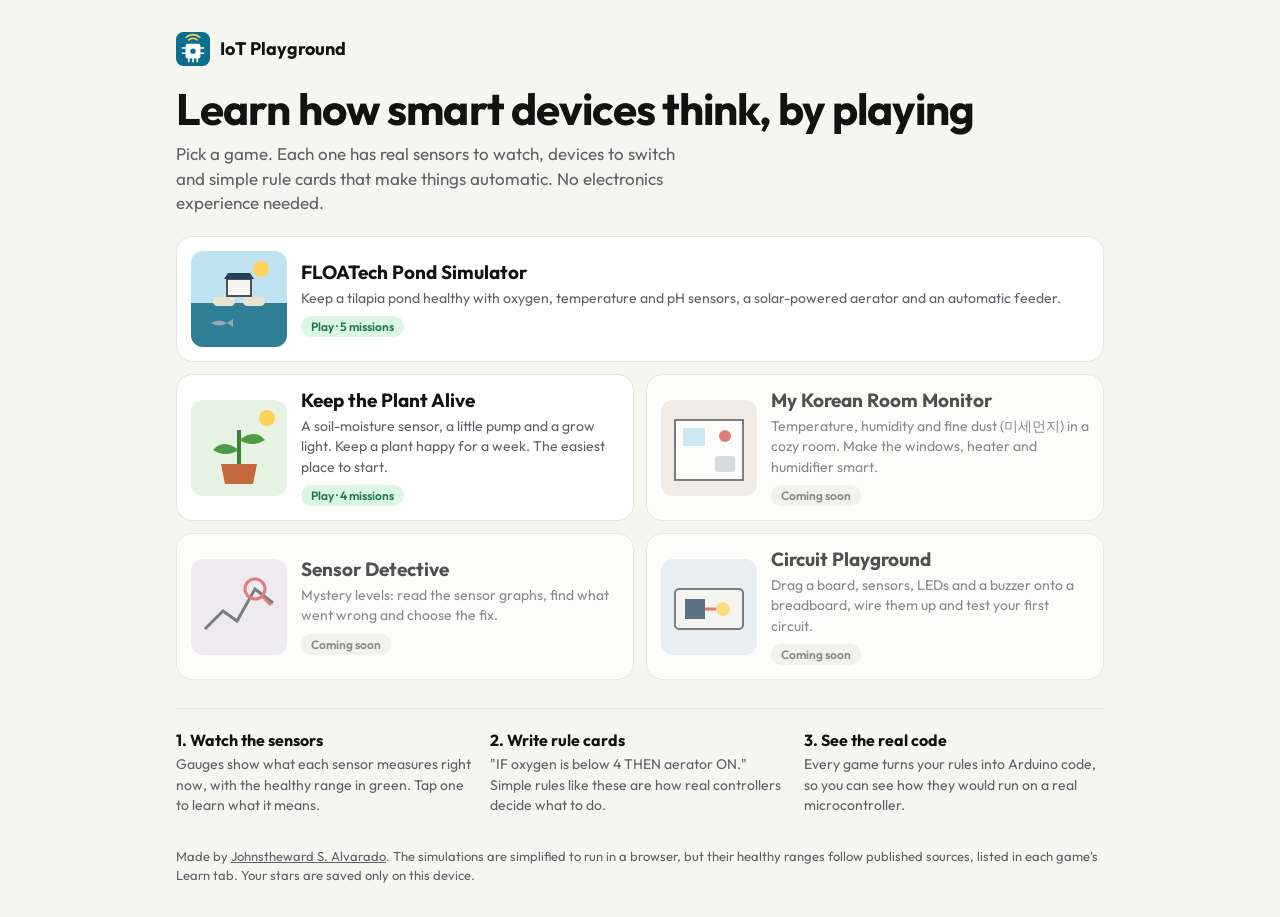
==== index.html @ 1d9c71ad "Add the hub, the shared game screen, styles, README and the test workflow Co-Authored-By: Claude Opu" ====
<!DOCTYPE html>
<html lang="en">
<head>
  <meta charset="UTF-8">
  <meta name="viewport" content="width=device-width, initial-scale=1, viewport-fit=cover">
  <title>IoT Playground · Learn sensors and automation by playing</title>
  <meta name="description" content="Browser games that teach how sensors, microcontrollers and automation work, no electronics experience needed.">
  <meta name="theme-color" content="#f5f5f2">
  <link rel="icon" href="icon.svg" type="image/svg+xml">
  <link rel="preconnect" href="https://fonts.googleapis.com">
  <link rel="preconnect" href="https://fonts.gstatic.com" crossorigin>
  <link href="https://fonts.googleapis.com/css2?family=Outfit:wght@400;500;600;700&display=swap" rel="stylesheet">
  <link rel="stylesheet" href="style.css">
</head>
<body>
  <main class="wrap">
    <!-- ============ HEADER ============ -->
    <header class="hub-head">
      <div class="hub-mark"><img src="icon.svg" alt="" width="34" height="34"> IoT Playground</div>
      <h1>Learn how smart devices think, by playing</h1>
      <p>Pick a game. Each one has real sensors to watch, devices to switch and simple rule cards that make things
        automatic. No electronics experience needed.</p>
    </header>

    <!-- ============ GAMES ============ -->
    <section class="games" aria-label="Games">
      <a class="game" href="pond.html">
        <svg viewBox="0 0 96 96" aria-hidden="true"><rect width="96" height="96" fill="#bfe3f0"/><rect y="52" width="96" height="44" fill="#2e7f95"/><rect x="22" y="46" width="22" height="9" rx="4.5" fill="#e9e2cf"/><rect x="52" y="46" width="22" height="9" rx="4.5" fill="#e9e2cf"/><rect x="36" y="28" width="24" height="17" fill="#f4f4f0" stroke="#4b5156" stroke-width="2"/><path d="M33 28 L37 22 H59 L63 28 Z" fill="#23415a"/><path d="M20 72 q8 -5 16 0 q-8 5 -16 0 z M36 72 l6 -4 v8 z" fill="#9aa7ab"/><circle cx="70" cy="18" r="8" fill="#ffd25a"/></svg>
        <div><h2>FLOATech Pond Simulator</h2><p>Keep a tilapia pond healthy with oxygen, temperature and pH sensors, a solar-powered aerator and an automatic feeder.</p><span class="tag">Play · 5 missions</span></div>
      </a>
      <a class="game" href="plant.html">
        <svg viewBox="0 0 96 96" aria-hidden="true"><rect width="96" height="96" fill="#e6f3e2"/><path d="M48 66 V30" stroke="#3f7f3a" stroke-width="4"/><path d="M48 50 q-16 -12 -26 0 q12 8 26 0 z M48 40 q16 -12 26 0 q-12 8 -26 0 z" fill="#4f9a46"/><path d="M30 64 H66 L62 84 H34 Z" fill="#c4693d"/><circle cx="76" cy="18" r="8" fill="#ffd25a"/></svg>
        <div><h2>Keep the Plant Alive</h2><p>A soil-moisture sensor, a little pump and a grow light. Keep a plant happy for a week. The easiest place to start.</p><span class="tag">Play · 4 missions</span></div>
      </a>
      <div class="game is-soon">
        <svg viewBox="0 0 96 96" aria-hidden="true"><rect width="96" height="96" fill="#efe9e1"/><rect x="14" y="20" width="68" height="60" fill="#ffffff" stroke="#4b5156" stroke-width="2"/><rect x="22" y="28" width="22" height="18" fill="#bfe3f0"/><rect x="54" y="56" width="20" height="16" rx="3" fill="#c9d2d6"/><circle cx="64" cy="36" r="6" fill="#d64f4f"/></svg>
        <div><h2>My Korean Room Monitor</h2><p>Temperature, humidity and fine dust (미세먼지) in a cozy room. Make the windows, heater and humidifier smart.</p><span class="tag">Coming soon</span></div>
      </div>
      <div class="game is-soon">
        <svg viewBox="0 0 96 96" aria-hidden="true"><rect width="96" height="96" fill="#ece8f0"/><path d="M14 70 L32 52 L46 62 L64 30 L82 44" fill="none" stroke="#4b5156" stroke-width="3"/><circle cx="64" cy="30" r="10" fill="none" stroke="#d64f4f" stroke-width="3"/><path d="M71 37 L80 46" stroke="#d64f4f" stroke-width="3"/></svg>
        <div><h2>Sensor Detective</h2><p>Mystery levels: read the sensor graphs, find what went wrong and choose the fix.</p><span class="tag">Coming soon</span></div>
      </div>
      <div class="game is-soon">
        <svg viewBox="0 0 96 96" aria-hidden="true"><rect width="96" height="96" fill="#e4ecf2"/><rect x="14" y="30" width="68" height="40" rx="4" fill="#f4f4f0" stroke="#4b5156" stroke-width="2"/><rect x="24" y="40" width="20" height="20" fill="#23415a"/><circle cx="62" cy="50" r="7" fill="#ffd25a"/><path d="M44 50 H55" stroke="#d64f4f" stroke-width="3"/></svg>
        <div><h2>Circuit Playground</h2><p>Drag a board, sensors, LEDs and a buzzer onto a breadboard, wire them up and test your first circuit.</p><span class="tag">Coming soon</span></div>
      </div>
    </section>

    <!-- ============ HOW IT WORKS ============ -->
    <section class="how" aria-label="How the games work">
      <div><h3>1. Watch the sensors</h3><p>Gauges show what each sensor measures right now, with the healthy range in green. Tap one to learn what it means.</p></div>
      <div><h3>2. Write rule cards</h3><p>"IF oxygen is below 4 THEN aerator ON." Simple rules like these are how real controllers decide what to do.</p></div>
      <div><h3>3. See the real code</h3><p>Every game turns your rules into Arduino code, so you can see how they would run on a real microcontroller.</p></div>
    </section>

    <p class="foot">Made by <a href="https://jsalvarado.github.io">Johnstheward S. Alvarado</a>. The simulations are simplified to run in a browser, but their healthy ranges follow published sources, listed in each game's Learn tab. Your stars are saved only on this device.</p>
  </main>
</body>
</html>
---- style.css ----
/* ============ TOKENS: neutral screens, one accent per game (set on <body data-game>) ============ */
:root {
  --ground: #f5f5f2;
  --surface: #ffffff;
  --raised: #f0f0ec;
  --border: #e4e4df;
  --rule: #eeeee9;
  --control: #d0d0ca;
  --text: #121212;
  --muted: #5d6066;
  --primary: #121212;
  --accent: #0a6e8c;         /* replaced per game */
  --accent-soft: #e3f1f5;
  --good: #23784b; --good-bg: #dcf6e6;
  --warn: #8a4b08; --warn-bg: #fff3d6;
  --bad: #b8262b;  --bad-bg: #ffe8e6;
  --radius: 16px;
  --font: "Outfit", -apple-system, "Segoe UI", Roboto, system-ui, sans-serif;
  --pad: 16px;
}
body[data-game="pond"] { --accent: #0a6e8c; --accent-soft: #e3f1f5; }
body[data-game="plant"] { --accent: #2e7a34; --accent-soft: #e6f3e2; }

/* ============ BASE ============ */
* { box-sizing: border-box; }
html { -webkit-text-size-adjust: 100%; }
body { margin: 0; background: var(--ground); color: var(--text); font-family: var(--font); font-size: 16px; line-height: 1.45; }
button, input, select { font: inherit; color: inherit; }
button { cursor: pointer; }
p, h1, h2, h3 { margin: 0; }
a { color: inherit; }
:focus-visible { outline: 2px solid var(--accent); outline-offset: 2px; }
.wrap { max-width: 960px; margin: 0 auto; padding: 0 var(--pad); }
.muted { color: var(--muted); }
.btn {
  display: inline-flex; align-items: center; justify-content: center; gap: 6px; min-height: 44px; padding: 0 16px;
  border: 1px solid var(--control); border-radius: 999px; background: var(--surface); font-size: 15px; font-weight: 600; text-decoration: none;
}
.btn--primary { background: var(--primary); border-color: var(--primary); color: #fff; }
.btn--accent { background: var(--accent); border-color: var(--accent); color: #fff; }
.btn:active { transform: translateY(1px); }

/* ============ HUB ============ */
.hub-head { padding: 32px 0 20px; }
.hub-mark { display: flex; align-items: center; gap: 10px; font-weight: 700; font-size: 18px; margin-bottom: 20px; }
.hub-mark svg { width: 34px; height: 34px; }
.hub-head h1 { font-size: clamp(30px, 6vw, 44px); line-height: 1.05; letter-spacing: -0.02em; font-weight: 700; }
.hub-head p { margin-top: 10px; max-width: 46ch; color: var(--muted); font-size: 17px; }
.games { display: grid; gap: 12px; grid-template-columns: 1fr; padding-bottom: 28px; }
@media (min-width: 700px) { .games { grid-template-columns: 1fr 1fr; } .games .game:first-child { grid-column: 1 / -1; } }
.game {
  display: grid; grid-template-columns: 96px 1fr; gap: 14px; align-items: center; padding: 14px;
  background: var(--surface); border: 1px solid var(--border); border-radius: var(--radius); text-decoration: none; color: inherit;
}
.game svg { width: 96px; height: 96px; border-radius: 12px; }
.game h2 { font-size: 19px; line-height: 1.2; }
.game p { margin-top: 4px; color: var(--muted); font-size: 14px; }
.game .tag { display: inline-block; margin-top: 8px; padding: 2px 10px; border-radius: 999px; font-size: 12px; font-weight: 600; background: var(--good-bg); color: var(--good); }
.game.is-soon { opacity: 0.72; }
.game.is-soon .tag { background: var(--raised); color: var(--muted); }
.how { padding: 20px 0 32px; border-top: 1px solid var(--border); display: grid; gap: 14px; }
@media (min-width: 700px) { .how { grid-template-columns: repeat(3, 1fr); } }
.how h3 { font-size: 16px; }
.how p { color: var(--muted); font-size: 14px; margin-top: 2px; }
.foot { padding: 0 0 32px; color: var(--muted); font-size: 13px; }

/* ============ GAME SCREEN ============ */
.bar {
  position: sticky; top: 0; z-index: 5; display: flex; align-items: center; gap: 8px; min-height: 58px;
  padding: env(safe-area-inset-top) var(--pad) 0; background: var(--ground); border-bottom: 1px solid var(--border);
}
.bar .back { min-height: 40px; padding: 0 12px; }
@media (max-width: 520px) { .wide-only { display: none; } .bar { gap: 6px; } .bar .back { padding: 0 12px; } .bar .clock { display: none; } }
.scene-clock { display: none; position: absolute; left: 10px; top: 10px; padding: 4px 10px; border-radius: 999px; background: rgba(255, 255, 255, 0.85); font-size: 13px; font-weight: 600; font-variant-numeric: tabular-nums; }
@media (max-width: 520px) { .scene-clock { display: block; } }
.bar h1 { min-width: 0; font-size: 17px; font-weight: 700; margin-right: auto; white-space: nowrap; overflow: hidden; text-overflow: ellipsis; }
.clock { font-variant-numeric: tabular-nums; font-weight: 600; font-size: 14px; color: var(--muted); white-space: nowrap; }
.speed { flex: none; display: flex; border: 1px solid var(--control); border-radius: 999px; overflow: hidden; }
.speed button { min-height: 40px; min-width: 40px; padding: 0 8px; border: 0; background: var(--surface); font-size: 14px; font-weight: 600; }
.speed button[aria-pressed="true"] { background: var(--primary); color: #fff; }

.layout { display: grid; gap: 14px; padding: 14px 0 40px; }
.layout > * { min-width: 0; } /* let columns shrink to the screen; the tab row scrolls inside itself */
@media (min-width: 900px) { .layout { grid-template-columns: 1.1fr 1fr; align-items: start; } .scene-col { position: sticky; top: 72px; } }
.scene { position: relative; overflow: hidden; border-radius: var(--radius); border: 1px solid var(--border); background: #cfe8f0; aspect-ratio: 16 / 10; }
.scene svg { display: block; width: 100%; height: 100%; }
.status { display: flex; align-items: center; gap: 10px; margin-top: 10px; padding: 12px 14px; border-radius: 12px; background: var(--surface); border: 1px solid var(--border); font-weight: 600; }
.status .dot { flex: none; width: 12px; height: 12px; border-radius: 50%; background: var(--good); }
.status[data-level="warn"] .dot { background: #d08a14; }
.status[data-level="bad"] .dot { background: var(--bad); }
.manual { display: flex; flex-wrap: wrap; gap: 8px; margin-top: 10px; }
.seg { display: inline-flex; align-items: center; gap: 0; border: 1px solid var(--control); border-radius: 999px; overflow: hidden; background: var(--surface); }
.seg span { padding: 0 10px 0 14px; font-size: 14px; font-weight: 600; }
.seg button { min-height: 40px; padding: 0 12px; border: 0; border-left: 1px solid var(--rule); background: transparent; font-size: 14px; }
.seg button[aria-pressed="true"] { background: var(--accent); color: #fff; }
.env { margin-top: 10px; display: grid; gap: 8px; }
.env label { display: grid; grid-template-columns: 110px 1fr 56px; align-items: center; gap: 10px; font-size: 14px; }
.env output { font-variant-numeric: tabular-nums; text-align: right; font-weight: 600; }
.env input[type="range"] { width: 100%; accent-color: var(--accent); }
.chips { display: flex; flex-wrap: wrap; gap: 6px; }
.chip { min-height: 40px; padding: 0 14px; border: 1px solid var(--control); border-radius: 999px; background: var(--surface); font-size: 14px; font-weight: 600; }
.chip[aria-pressed="true"] { background: var(--primary); color: #fff; border-color: var(--primary); }

/* Gauges: a label, the value large, and a bar at its true ratio with the healthy range marked */
.gauges { display: grid; grid-template-columns: 1fr 1fr; gap: 8px; }
.gauge { text-align: left; padding: 12px 14px; border: 1px solid var(--border); border-radius: 14px; background: var(--surface); }
.gauge .label { display: flex; justify-content: space-between; color: var(--muted); font-size: 13px; }
.gauge .value { font-size: 26px; font-weight: 700; font-variant-numeric: tabular-nums; line-height: 1.2; margin-top: 2px; }
.gauge .value small { font-size: 14px; font-weight: 500; color: var(--muted); margin-left: 3px; }
.gauge .track { position: relative; height: 8px; margin-top: 8px; border-radius: 4px; background: var(--raised); overflow: hidden; }
.gauge .band { position: absolute; top: 0; bottom: 0; background: var(--good-bg); }
.gauge .fill { position: absolute; top: 0; bottom: 0; left: 0; width: 2px; background: var(--text); }
.gauge .pill { font-size: 12px; font-weight: 600; padding: 0 8px; border-radius: 999px; background: var(--good-bg); color: var(--good); }
.gauge[data-level="warn"] .pill { background: var(--warn-bg); color: var(--warn); }
.gauge[data-level="bad"] .pill { background: var(--bad-bg); color: var(--bad); }

/* Tabs and panels */
.tabs { display: flex; gap: 4px; overflow-x: auto; padding: 4px; border-radius: 999px; background: var(--raised); scrollbar-width: none; }
.tabs::-webkit-scrollbar { display: none; }
.tabs button { flex: 1 0 auto; min-height: 40px; padding: 0 14px; border: 0; border-radius: 999px; background: transparent; font-size: 14px; font-weight: 600; color: var(--muted); }
.tabs button[aria-selected="true"] { background: var(--surface); color: var(--text); box-shadow: 0 1px 3px rgba(0, 0, 0, 0.08); }
.panel { margin-top: 10px; padding: 16px; border: 1px solid var(--border); border-radius: var(--radius); background: var(--surface); }
.panel h2 { font-size: 18px; }
.panel > p { color: var(--muted); font-size: 14px; margin-top: 4px; }

/* Rule cards */
.rules { display: grid; gap: 8px; margin-top: 12px; }
.rule { display: flex; flex-wrap: wrap; align-items: center; gap: 6px; padding: 10px 10px 10px 14px; border-radius: 12px; background: var(--accent-soft); border: 1px solid var(--border); font-weight: 600; }
.rule .kw { font-size: 13px; letter-spacing: 0.04em; color: var(--accent); }
.rule select, .rule input { min-height: 40px; padding: 0 8px; border: 1px solid var(--control); border-radius: 10px; background: var(--surface); font-weight: 500; }
.rule input[type="number"] { width: 80px; }
.rule input[type="time"] { width: 120px; }
.rule .del { margin-left: auto; min-height: 40px; min-width: 40px; border: 0; background: transparent; color: var(--muted); font-size: 18px; }
.add { display: flex; flex-wrap: wrap; gap: 8px; margin-top: 10px; }
.hint { margin-top: 10px; padding: 10px 12px; border-radius: 10px; background: var(--raised); font-size: 14px; color: var(--muted); }

/* Missions */
.missions { display: grid; gap: 8px; margin-top: 12px; }
.mission { display: grid; grid-template-columns: 1fr auto; gap: 4px 12px; align-items: center; padding: 12px 14px; border: 1px solid var(--border); border-radius: 12px; }
.mission h3 { font-size: 16px; }
.mission p { grid-column: 1; color: var(--muted); font-size: 14px; }
.mission .stars { grid-column: 1; color: #c9971a; letter-spacing: 2px; font-size: 15px; }
.mission .btn { grid-row: 1 / span 3; grid-column: 2; }
.banner { margin-top: 12px; padding: 12px 14px; border-radius: 12px; font-weight: 600; }
.banner[data-kind="run"] { background: var(--accent-soft); }
.banner[data-kind="won"] { background: var(--good-bg); color: var(--good); }
.banner[data-kind="lost"] { background: var(--bad-bg); color: var(--bad); }
.progress { height: 8px; margin-top: 8px; border-radius: 4px; background: rgba(0, 0, 0, 0.08); overflow: hidden; }
.progress i { display: block; height: 100%; background: var(--accent); }

/* Graph, code, learn */
.graph svg { width: 100%; height: 200px; display: block; margin-top: 10px; }
.graph .axis { stroke: var(--rule); stroke-width: 1; }
.graph .band { fill: var(--good-bg); }
.graph .line { fill: none; stroke: var(--accent); stroke-width: 2; }
.graph text { font-size: 11px; fill: var(--muted); font-family: var(--font); }
.code pre { margin: 12px 0 0; padding: 14px; border-radius: 12px; background: #16181c; color: #e8e8e3; font: 13px/1.5 ui-monospace, Menlo, Consolas, monospace; overflow: auto; max-height: 420px; }
.learn dl { margin: 12px 0 0; display: grid; gap: 12px; }
.learn dt { font-weight: 700; }
.learn dd { margin: 2px 0 0; color: var(--muted); font-size: 14px; }
.learn .sources { margin-top: 14px; font-size: 13px; color: var(--muted); }
.log { margin-top: 10px; max-height: 120px; overflow: auto; font-size: 13px; color: var(--muted); }

/* Sheet that explains one sensor */
.sheet { position: fixed; inset: 0; z-index: 20; display: grid; align-items: end; background: rgba(0, 0, 0, 0.35); }
.sheet[hidden] { display: none; }
.sheet > div { max-width: 640px; width: 100%; margin: 0 auto; padding: 20px var(--pad) max(20px, env(safe-area-inset-bottom)); border-radius: 20px 20px 0 0; background: var(--surface); }
.sheet h2 { font-size: 20px; }
.sheet p { margin-top: 8px; color: var(--muted); }
.sheet .btn { margin-top: 14px; }

@media (prefers-reduced-motion: reduce) { .anim { animation: none !important; } }
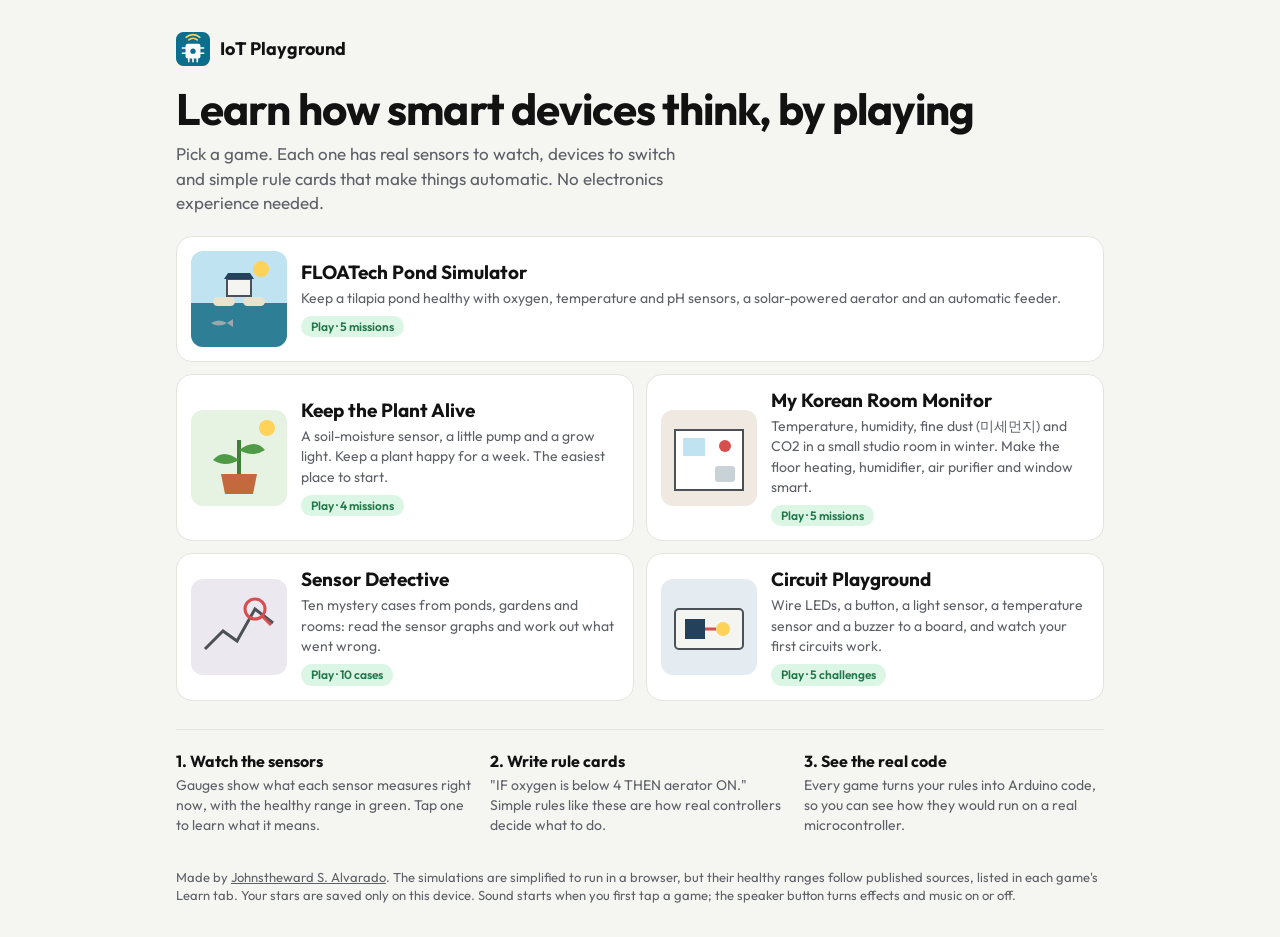
==== commit 1c5c09dc: "Open all five games on the hub; sound for pond and plant; styles, README and 63 tests Co-Authored-By" ====
--- a/index.html
+++ b/index.html
@@ -32,18 +32,18 @@
         <svg viewBox="0 0 96 96" aria-hidden="true"><rect width="96" height="96" fill="#e6f3e2"/><path d="M48 66 V30" stroke="#3f7f3a" stroke-width="4"/><path d="M48 50 q-16 -12 -26 0 q12 8 26 0 z M48 40 q16 -12 26 0 q-12 8 -26 0 z" fill="#4f9a46"/><path d="M30 64 H66 L62 84 H34 Z" fill="#c4693d"/><circle cx="76" cy="18" r="8" fill="#ffd25a"/></svg>
         <div><h2>Keep the Plant Alive</h2><p>A soil-moisture sensor, a little pump and a grow light. Keep a plant happy for a week. The easiest place to start.</p><span class="tag">Play · 4 missions</span></div>
       </a>
-      <div class="game is-soon">
+      <a class="game" href="room.html">
         <svg viewBox="0 0 96 96" aria-hidden="true"><rect width="96" height="96" fill="#efe9e1"/><rect x="14" y="20" width="68" height="60" fill="#ffffff" stroke="#4b5156" stroke-width="2"/><rect x="22" y="28" width="22" height="18" fill="#bfe3f0"/><rect x="54" y="56" width="20" height="16" rx="3" fill="#c9d2d6"/><circle cx="64" cy="36" r="6" fill="#d64f4f"/></svg>
-        <div><h2>My Korean Room Monitor</h2><p>Temperature, humidity and fine dust (미세먼지) in a cozy room. Make the windows, heater and humidifier smart.</p><span class="tag">Coming soon</span></div>
-      </div>
-      <div class="game is-soon">
+        <div><h2>My Korean Room Monitor</h2><p>Temperature, humidity, fine dust (미세먼지) and CO2 in a small studio room in winter. Make the floor heating, humidifier, air purifier and window smart.</p><span class="tag">Play · 5 missions</span></div>
+      </a>
+      <a class="game" href="detective.html">
         <svg viewBox="0 0 96 96" aria-hidden="true"><rect width="96" height="96" fill="#ece8f0"/><path d="M14 70 L32 52 L46 62 L64 30 L82 44" fill="none" stroke="#4b5156" stroke-width="3"/><circle cx="64" cy="30" r="10" fill="none" stroke="#d64f4f" stroke-width="3"/><path d="M71 37 L80 46" stroke="#d64f4f" stroke-width="3"/></svg>
-        <div><h2>Sensor Detective</h2><p>Mystery levels: read the sensor graphs, find what went wrong and choose the fix.</p><span class="tag">Coming soon</span></div>
-      </div>
-      <div class="game is-soon">
+        <div><h2>Sensor Detective</h2><p>Ten mystery cases from ponds, gardens and rooms: read the sensor graphs and work out what went wrong.</p><span class="tag">Play · 10 cases</span></div>
+      </a>
+      <a class="game" href="circuit.html">
         <svg viewBox="0 0 96 96" aria-hidden="true"><rect width="96" height="96" fill="#e4ecf2"/><rect x="14" y="30" width="68" height="40" rx="4" fill="#f4f4f0" stroke="#4b5156" stroke-width="2"/><rect x="24" y="40" width="20" height="20" fill="#23415a"/><circle cx="62" cy="50" r="7" fill="#ffd25a"/><path d="M44 50 H55" stroke="#d64f4f" stroke-width="3"/></svg>
-        <div><h2>Circuit Playground</h2><p>Drag a board, sensors, LEDs and a buzzer onto a breadboard, wire them up and test your first circuit.</p><span class="tag">Coming soon</span></div>
-      </div>
+        <div><h2>Circuit Playground</h2><p>Wire LEDs, a button, a light sensor, a temperature sensor and a buzzer to a board, and watch your first circuits work.</p><span class="tag">Play · 5 challenges</span></div>
+      </a>
     </section>
 
     <!-- ============ HOW IT WORKS ============ -->
@@ -53,7 +53,7 @@
       <div><h3>3. See the real code</h3><p>Every game turns your rules into Arduino code, so you can see how they would run on a real microcontroller.</p></div>
     </section>
 
-    <p class="foot">Made by <a href="https://jsalvarado.github.io">Johnstheward S. Alvarado</a>. The simulations are simplified to run in a browser, but their healthy ranges follow published sources, listed in each game's Learn tab. Your stars are saved only on this device.</p>
+    <p class="foot">Made by <a href="https://jsalvarado.github.io">Johnstheward S. Alvarado</a>. The simulations are simplified to run in a browser, but their healthy ranges follow published sources, listed in each game's Learn tab. Your stars are saved only on this device. Sound starts when you first tap a game; the speaker button turns effects and music on or off.</p>
   </main>
 </body>
 </html>
--- a/style.css
+++ b/style.css
@@ -20,6 +20,9 @@
 }
 body[data-game="pond"] { --accent: #0a6e8c; --accent-soft: #e3f1f5; }
 body[data-game="plant"] { --accent: #2e7a34; --accent-soft: #e6f3e2; }
+body[data-game="room"] { --accent: #a2482a; --accent-soft: #f7e9e2; }
+body[data-game="detective"] { --accent: #5b3f8c; --accent-soft: #eee8f6; }
+body[data-game="circuit"] { --accent: #1f5fa8; --accent-soft: #e4eef9; }
 
 /* ============ BASE ============ */
 * { box-sizing: border-box; }
@@ -63,6 +66,17 @@
 .how h3 { font-size: 16px; }
 .how p { color: var(--muted); font-size: 14px; margin-top: 2px; }
 .foot { padding: 0 0 32px; color: var(--muted); font-size: 13px; }
+
+/* ============ SOUND BUTTON: a speaker in the top bar with two switches ============ */
+.sound { position: relative; flex: none; }
+.sound-btn { display: grid; place-items: center; width: 40px; height: 40px; border: 1px solid var(--control); border-radius: 999px; background: var(--surface); }
+.sound-menu { position: absolute; right: 0; top: 46px; z-index: 30; display: grid; gap: 2px; min-width: 210px; padding: 6px; border: 1px solid var(--border); border-radius: 14px; background: var(--surface); box-shadow: 0 8px 24px rgba(0, 0, 0, 0.12); }
+.sound-menu[hidden] { display: none; }
+.sound-menu button { display: flex; align-items: center; justify-content: space-between; gap: 12px; min-height: 44px; padding: 0 10px; border: 0; border-radius: 10px; background: transparent; font-size: 15px; font-weight: 600; text-align: left; }
+.sound-menu i { position: relative; flex: none; width: 38px; height: 22px; border-radius: 999px; background: var(--control); transition: background 150ms; }
+.sound-menu i::after { content: ""; position: absolute; top: 3px; left: 3px; width: 16px; height: 16px; border-radius: 50%; background: #fff; transition: transform 150ms; }
+.sound-menu [aria-checked="true"] i { background: var(--accent); }
+.sound-menu [aria-checked="true"] i::after { transform: translateX(16px); }
 
 /* ============ GAME SCREEN ============ */
 .bar {
@@ -94,8 +108,8 @@
 .seg button { min-height: 40px; padding: 0 12px; border: 0; border-left: 1px solid var(--rule); background: transparent; font-size: 14px; }
 .seg button[aria-pressed="true"] { background: var(--accent); color: #fff; }
 .env { margin-top: 10px; display: grid; gap: 8px; }
-.env label { display: grid; grid-template-columns: 110px 1fr 56px; align-items: center; gap: 10px; font-size: 14px; }
-.env output { font-variant-numeric: tabular-nums; text-align: right; font-weight: 600; }
+.env label { display: grid; grid-template-columns: 116px 1fr minmax(56px, auto); align-items: center; gap: 10px; font-size: 14px; }
+.env output { white-space: nowrap; font-variant-numeric: tabular-nums; text-align: right; font-weight: 600; }
 .env input[type="range"] { width: 100%; accent-color: var(--accent); }
 .chips { display: flex; flex-wrap: wrap; gap: 6px; }
 .chip { min-height: 40px; padding: 0 14px; border: 1px solid var(--control); border-radius: 999px; background: var(--surface); font-size: 14px; font-weight: 600; }
@@ -128,7 +142,8 @@
 .rule { display: flex; flex-wrap: wrap; align-items: center; gap: 6px; padding: 10px 10px 10px 14px; border-radius: 12px; background: var(--accent-soft); border: 1px solid var(--border); font-weight: 600; }
 .rule .kw { font-size: 13px; letter-spacing: 0.04em; color: var(--accent); }
 .rule select, .rule input { min-height: 40px; padding: 0 8px; border: 1px solid var(--control); border-radius: 10px; background: var(--surface); font-weight: 500; }
-.rule input[type="number"] { width: 80px; }
+.rule input[type="number"] { width: 84px; }
+.rule input::placeholder { color: var(--muted); font-size: 13px; }
 .rule input[type="time"] { width: 120px; }
 .rule .del { margin-left: auto; min-height: 40px; min-width: 40px; border: 0; background: transparent; color: var(--muted); font-size: 18px; }
 .add { display: flex; flex-wrap: wrap; gap: 8px; margin-top: 10px; }
@@ -153,13 +168,83 @@
 .graph .axis { stroke: var(--rule); stroke-width: 1; }
 .graph .band { fill: var(--good-bg); }
 .graph .line { fill: none; stroke: var(--accent); stroke-width: 2; }
-.graph text { font-size: 11px; fill: var(--muted); font-family: var(--font); }
+.graph text { font-size: 16px; fill: var(--muted); font-family: var(--font); }
 .code pre { margin: 12px 0 0; padding: 14px; border-radius: 12px; background: #16181c; color: #e8e8e3; font: 13px/1.5 ui-monospace, Menlo, Consolas, monospace; overflow: auto; max-height: 420px; }
 .learn dl { margin: 12px 0 0; display: grid; gap: 12px; }
 .learn dt { font-weight: 700; }
 .learn dd { margin: 2px 0 0; color: var(--muted); font-size: 14px; }
 .learn .sources { margin-top: 14px; font-size: 13px; color: var(--muted); }
 .log { margin-top: 10px; max-height: 120px; overflow: auto; font-size: 13px; color: var(--muted); }
+
+/* ============ SENSOR DETECTIVE ============ */
+.detective { max-width: 760px; padding-top: 18px; padding-bottom: 40px; }
+.case-intro h2 { font-size: 22px; }
+.case-intro p { margin-top: 4px; font-size: 15px; }
+.case-list { display: flex; gap: 8px; overflow-x: auto; margin: 14px 0; padding-bottom: 6px; scrollbar-width: thin; }
+.case-chip { flex: none; display: grid; grid-template-columns: auto 1fr; gap: 2px 8px; align-items: center; width: 190px; min-height: 64px; padding: 10px 12px; border: 1px solid var(--border); border-radius: 12px; background: var(--surface); text-align: left; }
+.case-chip[aria-current="true"] { border-color: var(--accent); box-shadow: inset 0 0 0 1px var(--accent); }
+.case-chip .num { grid-row: 1 / span 2; font-weight: 700; color: var(--accent); }
+.case-chip .t { font-size: 14px; font-weight: 600; line-height: 1.25; }
+.case-chip .stars { color: #c9971a; font-size: 13px; letter-spacing: 1px; }
+.case { padding: 18px; border: 1px solid var(--border); border-radius: var(--radius); background: var(--surface); }
+.case-meta { color: var(--muted); font-size: 13px; font-weight: 600; }
+.case-title { font-size: 24px; line-height: 1.15; margin-top: 4px; }
+.case-title:focus { outline: none; }
+.story { margin-top: 8px; font-size: 16px; }
+.chart { margin: 14px 0 0; }
+.chart figcaption { font-size: 14px; }
+.chart svg { display: block; width: 100%; height: auto; margin-top: 6px; }
+.chart .axis { stroke: var(--rule); stroke-width: 1; }
+.chart .band { fill: var(--good-bg); }
+.chart .line { fill: none; stroke: var(--accent); stroke-width: 2.2; }
+.chart .mark { stroke: #9a8fb0; stroke-width: 1.5; stroke-dasharray: 4 4; }
+.chart text { font-size: 17px; fill: var(--muted); font-family: var(--font); }
+.clue { margin-top: 10px; padding: 12px 14px; border-radius: 12px; background: var(--accent-soft); }
+.clue p { font-weight: 600; }
+.ask { margin-top: 18px; font-size: 18px; }
+.options { display: grid; gap: 8px; margin-top: 10px; }
+.option { min-height: 52px; padding: 10px 14px; border: 1px solid var(--control); border-radius: 12px; background: var(--surface); text-align: left; font-size: 15px; font-weight: 600; }
+.option[data-state="wrong"] { background: var(--bad-bg); border-color: transparent; color: var(--bad); text-decoration: line-through; cursor: default; }
+.option[data-state="right"] { background: var(--good-bg); border-color: var(--good); color: var(--good); }
+.feedback { margin-top: 12px; padding: 14px; border-radius: 12px; }
+.feedback[data-kind="won"] { background: var(--good-bg); }
+.feedback[data-kind="lost"] { background: var(--bad-bg); }
+.feedback h3 { font-size: 17px; }
+.feedback p { margin-top: 6px; }
+.feedback .btn { margin-top: 12px; }
+
+/* ============ CIRCUIT PLAYGROUND ============ */
+.circuit { padding-top: 14px; padding-bottom: 40px; }
+.circuit .case-list { margin-top: 0; }
+.circuit-layout { display: grid; gap: 14px; }
+.circuit-layout > * { min-width: 0; }
+@media (min-width: 900px) { .circuit-layout { grid-template-columns: minmax(0, 460px) 1fr; align-items: start; } .board-col { position: sticky; top: 72px; } }
+.board { display: block; width: 100%; max-width: 460px; margin: 0 auto; height: auto; border-radius: var(--radius); border: 1px solid var(--border); background: #e9e4d8; touch-action: manipulation; }
+.board .term { cursor: pointer; }
+.board .term:focus { outline: none; }
+.board .term:focus-visible .ring { opacity: 1; stroke: var(--accent); }
+.board .wire-hit { cursor: pointer; }
+.circuit-side { padding: 16px; border: 1px solid var(--border); border-radius: var(--radius); background: var(--surface); }
+.goal { margin-top: 6px; }
+.problems { list-style: none; margin: 12px 0 0; padding: 0; display: grid; gap: 6px; }
+.problems li { padding: 10px 12px; border-radius: 10px; font-size: 14px; background: var(--raised); }
+.problems li[data-level="bad"] { background: var(--bad-bg); color: var(--bad); font-weight: 600; }
+.problems li[data-level="warn"] { background: var(--warn-bg); color: var(--warn); }
+.problems li[data-level="good"] { background: var(--good-bg); color: var(--good); font-weight: 600; }
+.controls { display: grid; gap: 10px; margin-top: 12px; }
+.controls .slider { display: grid; grid-template-columns: 1fr; gap: 4px; font-size: 14px; font-weight: 600; }
+.controls .slider input { width: 100%; accent-color: var(--accent); }
+.controls output { font-variant-numeric: tabular-nums; color: var(--muted); }
+.hold { user-select: none; -webkit-user-select: none; touch-action: none; }
+.hold[data-on] { background: var(--accent); border-color: var(--accent); color: #fff; }
+.monitor-label { margin-top: 12px; font-size: 13px; font-weight: 600; color: var(--muted); }
+.monitor { margin: 4px 0 0; padding: 10px 12px; border-radius: 10px; background: #16181c; color: #9fe6a8; font: 13px/1.5 ui-monospace, Menlo, Consolas, monospace; white-space: pre-wrap; min-height: 42px; }
+.circuit .sub { margin-top: 18px; font-size: 16px; }
+.small { font-size: 13px; }
+.wire-list { list-style: none; margin: 8px 0 0; padding: 0; display: grid; gap: 4px; font-size: 14px; }
+.wire-list li { display: flex; align-items: center; justify-content: space-between; gap: 8px; padding: 2px 0 2px 10px; border-left: 3px solid var(--accent); }
+.wire-list .del { min-width: 44px; min-height: 44px; border: 0; background: transparent; color: var(--muted); font-size: 18px; }
+.code-box { margin: 8px 0 0; padding: 14px; border-radius: 12px; background: #16181c; color: #e8e8e3; font: 13px/1.5 ui-monospace, Menlo, Consolas, monospace; overflow: auto; max-height: 380px; }
 
 /* Sheet that explains one sensor */
 .sheet { position: fixed; inset: 0; z-index: 20; display: grid; align-items: end; background: rgba(0, 0, 0, 0.35); }
@@ -169,4 +254,4 @@
 .sheet p { margin-top: 8px; color: var(--muted); }
 .sheet .btn { margin-top: 14px; }
 
-@media (prefers-reduced-motion: reduce) { .anim { animation: none !important; } }
+@media (prefers-reduced-motion: reduce) { .anim { animation: none !important; } .sound-menu i, .sound-menu i::after { transition: none; } }
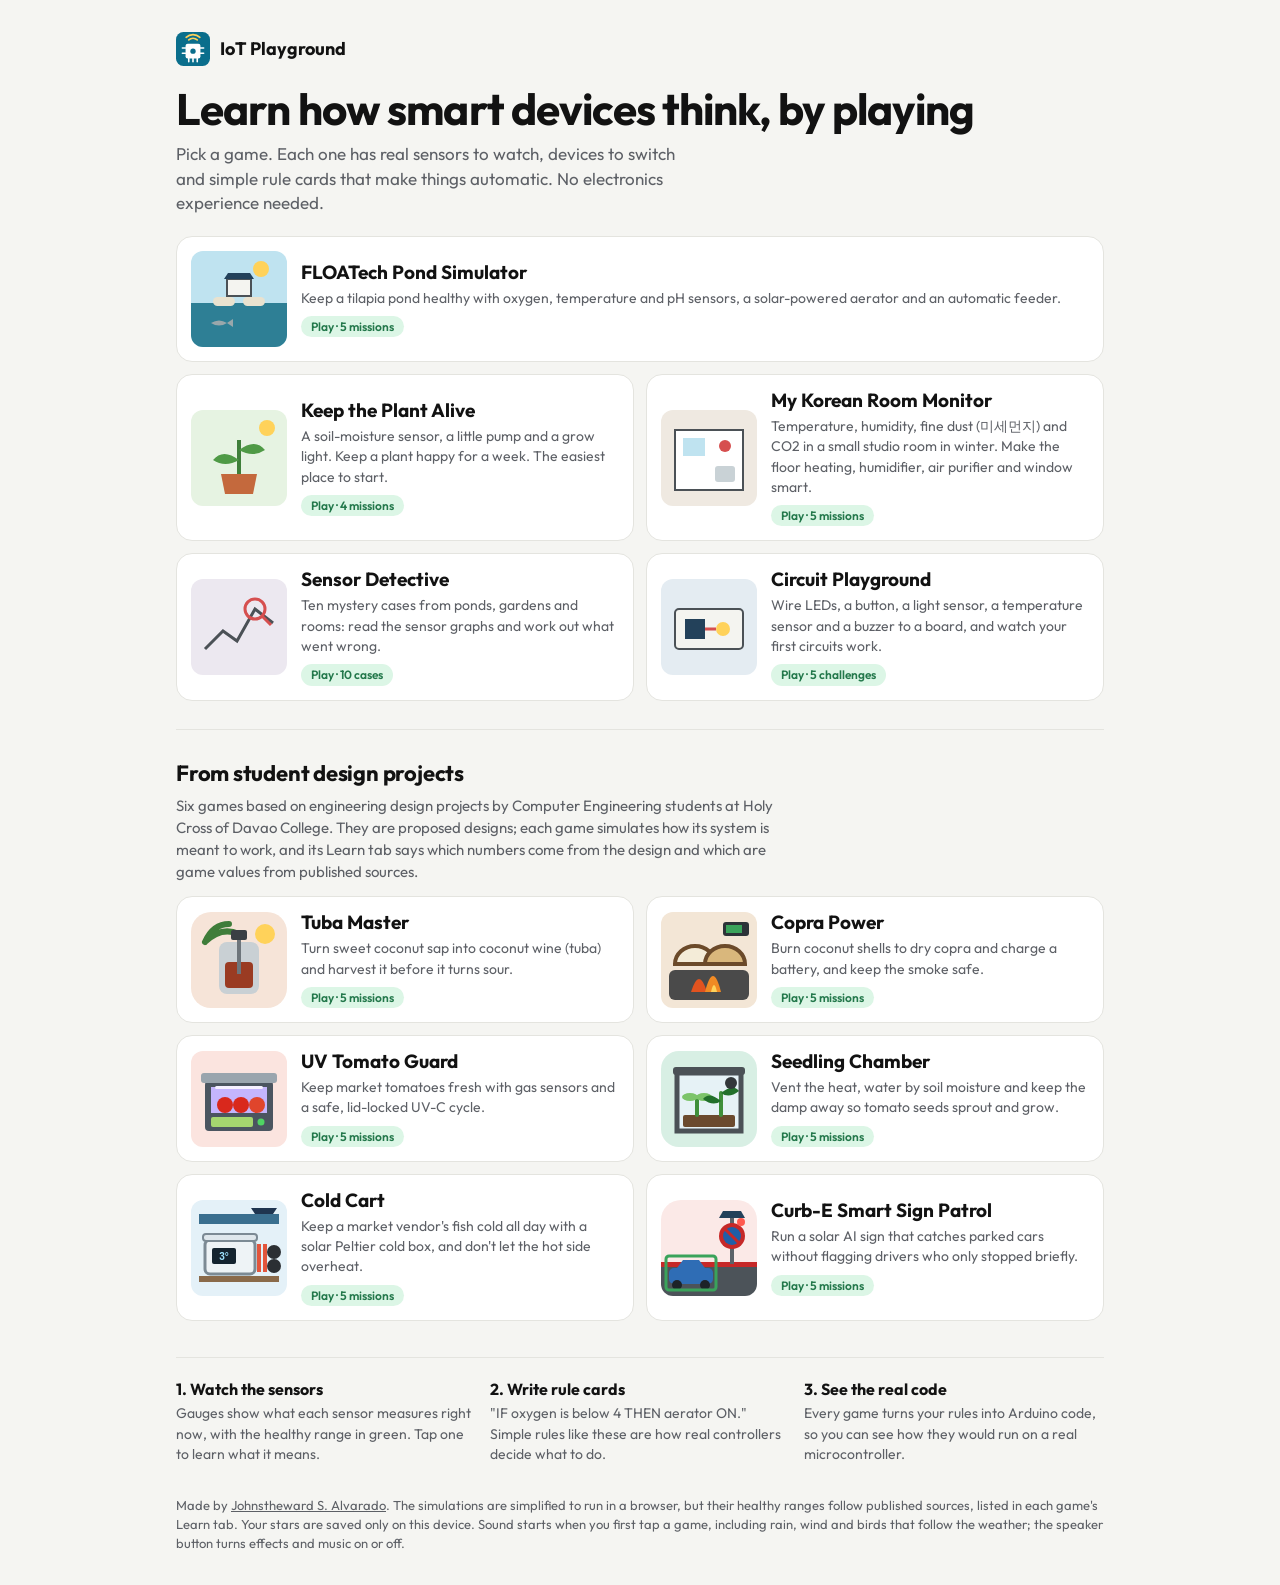
==== commit a0a29f3c: "Fit games on one phone screen, add weather and six design-project games - One-screen phone layout: s" ====
--- a/index.html
+++ b/index.html
@@ -46,6 +46,22 @@
       </a>
     </section>
 
+    <!-- ============ FROM STUDENT DESIGN PROJECTS ============ -->
+    <section class="projects" aria-labelledby="projects-title">
+      <h2 id="projects-title">From student design projects</h2>
+      <p>Six games based on engineering design projects by Computer Engineering students at Holy Cross of Davao College.
+        They are proposed designs; each game simulates how its system is meant to work, and its Learn tab says which numbers
+        come from the design and which are game values from published sources.</p>
+      <div class="games">
+      <a class="game" href="tuba.html"><svg viewBox="0 0 96 96" aria-hidden="true"><rect width="96" height="96" rx="20" fill="#f6e4d8"/><circle cx="74" cy="22" r="10" fill="#ffd25a"/><path d="M14 30 Q30 14 48 22 M14 30 Q22 12 38 12" stroke="#3f7d3a" stroke-width="6" fill="none" stroke-linecap="round"/><rect x="28" y="30" width="40" height="52" rx="8" fill="#c9d0d4"/><rect x="34" y="50" width="28" height="26" rx="4" fill="#9a3b22"/><rect x="46" y="22" width="4" height="40" fill="#6d757b"/><rect x="40" y="18" width="16" height="10" rx="2" fill="#3a3f44"/></svg><div><h2>Tuba Master</h2><p>Turn sweet coconut sap into coconut wine (tuba) and harvest it before it turns sour.</p><span class="tag">Play · 5 missions</span></div></a>
+      <a class="game" href="copra.html"><svg viewBox="0 0 96 96" aria-hidden="true"><rect width="96" height="96" fill="#f3e6d6"/><rect x="8" y="58" width="80" height="30" rx="6" fill="#4a4a4a"/><path d="M30 80 Q38 54 46 80 Z" fill="#e2531f"/><path d="M44 80 Q52 48 60 80 Z" fill="#f08a24"/><path d="M50 80 Q53 66 56 80 Z" fill="#ffd25a"/><path d="M14 52 a20 18 0 0 1 40 0 Z" fill="#f4ecd8" stroke="#6b4a2a" stroke-width="4"/><path d="M44 52 a20 18 0 0 1 40 0 Z" fill="#d9b77c" stroke="#6b4a2a" stroke-width="4"/><rect x="62" y="10" width="26" height="14" rx="3" fill="#2c3338"/><rect x="65" y="13" width="16" height="8" fill="#3aa35b"/></svg><div><h2>Copra Power</h2><p>Burn coconut shells to dry copra and charge a battery, and keep the smoke safe.</p><span class="tag">Play · 5 missions</span></div></a>
+      <a class="game" href="tomato.html"><svg viewBox="0 0 96 96" aria-hidden="true"><rect width="96" height="96" fill="#fbe4df"/><rect x="14" y="30" width="68" height="50" rx="4" fill="#4b5560"/><rect x="20" y="36" width="56" height="26" fill="#c4b5fd"/><rect x="10" y="22" width="76" height="10" rx="3" fill="#9aa5ae"/><rect x="24" y="35" width="48" height="3" rx="1.5" fill="#f5f0ff"/><circle cx="34" cy="54" r="8" fill="#d9281c"/><circle cx="50" cy="54" r="8" fill="#d9281c"/><circle cx="66" cy="54" r="8" fill="#e0452c"/><rect x="20" y="66" width="42" height="10" rx="2" fill="#a5d66f"/><circle cx="70" cy="71" r="3.5" fill="#4fd463"/></svg><div><h2>UV Tomato Guard</h2><p>Keep market tomatoes fresh with gas sensors and a safe, lid-locked UV-C cycle.</p><span class="tag">Play · 5 missions</span></div></a>
+      <a class="game" href="seedling.html"><svg viewBox="0 0 96 96" aria-hidden="true"><rect x="0" y="0" width="96" height="96" rx="18" fill="#d8efe4"/><rect x="16" y="22" width="64" height="58" fill="#e6f2f6" stroke="#4b5156" stroke-width="5"/><rect x="12" y="16" width="72" height="8" rx="3" fill="#4b5156"/><rect x="22" y="64" width="52" height="12" rx="2" fill="#6b4a2e"/><path d="M36 64 V46 M60 64 V42" stroke="#3f8f3a" stroke-width="4" stroke-linecap="round"/><ellipse cx="29" cy="46" rx="8" ry="4" fill="#7cc46a"/><ellipse cx="43" cy="46" rx="8" ry="4" fill="#7cc46a"/><path d="M60 42 q12 -10 18 -2 q-10 8 -18 2 z M60 50 q-12 -10 -18 -2 q10 8 18 2 z" fill="#22702b"/><circle cx="70" cy="32" r="6" fill="#33373a"/></svg><div><h2>Seedling Chamber</h2><p>Vent the heat, water by soil moisture and keep the damp away so tomato seeds sprout and grow.</p><span class="tag">Play · 5 missions</span></div></a>
+      <a class="game" href="coldbox.html"><svg viewBox="0 0 96 96" aria-hidden="true"><rect width="96" height="96" fill="#e4f1f8"/><rect x="8" y="14" width="80" height="10" fill="#3a6f8f"/><path d="M60 8 H86 L82 14 H64 Z" fill="#1f3550"/><rect x="14" y="40" width="50" height="34" rx="5" fill="#eef3f6" stroke="#7c8a94" stroke-width="3"/><rect x="12" y="34" width="54" height="7" rx="3" fill="#dfe7ec" stroke="#7c8a94" stroke-width="2"/><rect x="21" y="48" width="24" height="16" rx="2" fill="#14232f"/><text x="33" y="60" text-anchor="middle" font-size="10" font-weight="700" fill="#9fe3ff" font-family="sans-serif">3°</text><rect x="66" y="44" width="4" height="28" fill="#e2553c"/><rect x="72" y="44" width="4" height="28" fill="#e2553c"/><circle cx="83" cy="52" r="7" fill="#2b2f33"/><circle cx="83" cy="66" r="7" fill="#2b2f33"/><rect x="8" y="76" width="80" height="6" fill="#8a6a4a"/></svg><div><h2>Cold Cart</h2><p>Keep a market vendor's fish cold all day with a solar Peltier cold box, and don't let the hot side overheat.</p><span class="tag">Play · 5 missions</span></div></a>
+      <a class="game" href="curbe.html"><svg viewBox="0 0 96 96" aria-hidden="true"><rect width="96" height="96" rx="20" fill="#fbe9e7"/><rect x="0" y="66" width="96" height="30" fill="#4c5359"/><rect x="0" y="62" width="96" height="5" fill="#c62828"/><path d="M58 18 L84 18 L80 11 L62 11 Z" fill="#23415a"/><rect x="69" y="18" width="4" height="46" fill="#5b6268"/><circle cx="71" cy="36" r="13" fill="#c62828"/><circle cx="71" cy="36" r="9" fill="#1f5fa8"/><path d="M64 29 L78 43" stroke="#c62828" stroke-width="3"/><circle cx="80" cy="22" r="4" fill="#ff5a4f"/><rect x="8" y="68" width="44" height="16" rx="5" fill="#2f6db5"/><path d="M16 68 L22 60 H38 L44 68 Z" fill="#2f6db5"/><circle cx="16" cy="85" r="5" fill="#1d2328"/><circle cx="44" cy="85" r="5" fill="#1d2328"/><rect x="5" y="56" width="50" height="34" rx="3" fill="none" stroke="#3aa35b" stroke-width="3"/></svg><div><h2>Curb-E Smart Sign Patrol</h2><p>Run a solar AI sign that catches parked cars without flagging drivers who only stopped briefly.</p><span class="tag">Play · 5 missions</span></div></a>
+      </div>
+    </section>
+
     <!-- ============ HOW IT WORKS ============ -->
     <section class="how" aria-label="How the games work">
       <div><h3>1. Watch the sensors</h3><p>Gauges show what each sensor measures right now, with the healthy range in green. Tap one to learn what it means.</p></div>
@@ -53,7 +69,7 @@
       <div><h3>3. See the real code</h3><p>Every game turns your rules into Arduino code, so you can see how they would run on a real microcontroller.</p></div>
     </section>
 
-    <p class="foot">Made by <a href="https://jsalvarado.github.io">Johnstheward S. Alvarado</a>. The simulations are simplified to run in a browser, but their healthy ranges follow published sources, listed in each game's Learn tab. Your stars are saved only on this device. Sound starts when you first tap a game; the speaker button turns effects and music on or off.</p>
+    <p class="foot">Made by <a href="https://jsalvarado.github.io">Johnstheward S. Alvarado</a>. The simulations are simplified to run in a browser, but their healthy ranges follow published sources, listed in each game's Learn tab. Your stars are saved only on this device. Sound starts when you first tap a game, including rain, wind and birds that follow the weather; the speaker button turns effects and music on or off.</p>
   </main>
 </body>
 </html>
--- a/style.css
+++ b/style.css
@@ -61,6 +61,10 @@
 .game .tag { display: inline-block; margin-top: 8px; padding: 2px 10px; border-radius: 999px; font-size: 12px; font-weight: 600; background: var(--good-bg); color: var(--good); }
 .game.is-soon { opacity: 0.72; }
 .game.is-soon .tag { background: var(--raised); color: var(--muted); }
+.projects { padding: 8px 0 8px; border-top: 1px solid var(--border); }
+.projects > h2 { margin-top: 20px; font-size: 22px; letter-spacing: -0.01em; }
+.projects > p { margin: 6px 0 14px; max-width: 62ch; color: var(--muted); font-size: 15px; }
+.projects .games .game:first-child { grid-column: auto; }
 .how { padding: 20px 0 32px; border-top: 1px solid var(--border); display: grid; gap: 14px; }
 @media (min-width: 700px) { .how { grid-template-columns: repeat(3, 1fr); } }
 .how h3 { font-size: 16px; }
@@ -79,63 +83,126 @@
 .sound-menu [aria-checked="true"] i::after { transform: translateX(16px); }
 
 /* ============ GAME SCREEN ============ */
+/* One screen, no page scrolling: bar, stage (scene), gauges, controls and a dock of tabs whose panel scrolls inside
+   itself. Phones stack these; from 900px the stage, gauges and controls sit left and the dock right. Very short
+   screens (a phone on its side) fall back to a normal scrolling page. */
 .bar {
-  position: sticky; top: 0; z-index: 5; display: flex; align-items: center; gap: 8px; min-height: 58px;
+  position: sticky; top: 0; z-index: 5; display: flex; align-items: center; gap: 8px; min-height: 54px;
   padding: env(safe-area-inset-top) var(--pad) 0; background: var(--ground); border-bottom: 1px solid var(--border);
 }
 .bar .back { min-height: 40px; padding: 0 12px; }
-@media (max-width: 520px) { .wide-only { display: none; } .bar { gap: 6px; } .bar .back { padding: 0 12px; } .bar .clock { display: none; } }
-.scene-clock { display: none; position: absolute; left: 10px; top: 10px; padding: 4px 10px; border-radius: 999px; background: rgba(255, 255, 255, 0.85); font-size: 13px; font-weight: 600; font-variant-numeric: tabular-nums; }
-@media (max-width: 520px) { .scene-clock { display: block; } }
 .bar h1 { min-width: 0; font-size: 17px; font-weight: 700; margin-right: auto; white-space: nowrap; overflow: hidden; text-overflow: ellipsis; }
-.clock { font-variant-numeric: tabular-nums; font-weight: 600; font-size: 14px; color: var(--muted); white-space: nowrap; }
+.icon-btn { flex: none; display: grid; place-items: center; width: 40px; height: 40px; border: 1px solid var(--control); border-radius: 999px; background: var(--surface); font-size: 17px; font-weight: 700; }
 .speed { flex: none; display: flex; border: 1px solid var(--control); border-radius: 999px; overflow: hidden; }
-.speed button { min-height: 40px; min-width: 40px; padding: 0 8px; border: 0; background: var(--surface); font-size: 14px; font-weight: 600; }
+.speed button { min-height: 40px; min-width: 38px; padding: 0 6px; border: 0; background: var(--surface); font-size: 14px; font-weight: 600; }
 .speed button[aria-pressed="true"] { background: var(--primary); color: #fff; }
-
-.layout { display: grid; gap: 14px; padding: 14px 0 40px; }
-.layout > * { min-width: 0; } /* let columns shrink to the screen; the tab row scrolls inside itself */
-@media (min-width: 900px) { .layout { grid-template-columns: 1.1fr 1fr; align-items: start; } .scene-col { position: sticky; top: 72px; } }
-.scene { position: relative; overflow: hidden; border-radius: var(--radius); border: 1px solid var(--border); background: #cfe8f0; aspect-ratio: 16 / 10; }
+@media (max-width: 520px) { .wide-only { display: none; } .bar { gap: 6px; padding-left: 12px; padding-right: 12px; } .bar .back { padding: 0 12px; } }
+@media (max-width: 370px) { .bar h1 { display: none; } .bar .back { margin-right: auto; } .speed button { min-width: 34px; } }
+
+.shell { display: flex; flex-direction: column; gap: 8px; max-width: 1180px; margin: 0 auto; padding: 8px 12px max(8px, env(safe-area-inset-bottom)); height: calc(100dvh - 55px - env(safe-area-inset-top)); }
+.shell > * { min-width: 0; flex: none; }
+@media (min-width: 900px) {
+  .shell { display: grid; grid-template-columns: minmax(0, 1.15fr) minmax(0, 1fr); grid-template-rows: auto auto 1fr; gap: 12px 16px; padding: 14px 20px 16px; }
+  .stage { grid-column: 1; grid-row: 1; }
+  .gauges { grid-column: 1; grid-row: 2; }
+  .manual { grid-column: 1; grid-row: 3; align-self: start; }
+  .dock { grid-column: 2; grid-row: 1 / span 3; min-height: 0; }
+}
+@media (max-height: 560px) and (max-width: 899px) { .shell { height: auto; } .dock .panel { max-height: none; overflow: visible; } }
+
+/* The stage: the scene with the clock, weather buttons and status line laid over it */
+.stage { position: relative; overflow: hidden; border-radius: var(--radius); border: 1px solid var(--border); background: #cfe8f0; height: clamp(150px, 29dvh, 300px); }
+@media (min-width: 900px) { .stage { height: auto; aspect-ratio: 16 / 10; max-height: calc(100dvh - 330px); min-height: 220px; } }
+.scene { position: absolute; inset: 0; }
 .scene svg { display: block; width: 100%; height: 100%; }
-.status { display: flex; align-items: center; gap: 10px; margin-top: 10px; padding: 12px 14px; border-radius: 12px; background: var(--surface); border: 1px solid var(--border); font-weight: 600; }
-.status .dot { flex: none; width: 12px; height: 12px; border-radius: 50%; background: var(--good); }
+.wx { position: absolute; inset: 0; width: 100%; height: 100%; pointer-events: none; }
+.scene-clock { position: absolute; left: 8px; top: 8px; padding: 3px 10px; border-radius: 999px; background: rgba(255, 255, 255, 0.88); font-size: 13px; font-weight: 600; font-variant-numeric: tabular-nums; }
+.wx-pick { position: absolute; right: 8px; top: 8px; display: flex; gap: 2px; padding: 3px; border-radius: 999px; background: rgba(255, 255, 255, 0.88); }
+.wx-btn { width: 36px; height: 36px; border: 0; border-radius: 999px; background: transparent; font-size: 18px; line-height: 1; }
+.wx-btn[aria-pressed="true"] { background: var(--primary); }
+.stage-foot { position: absolute; left: 8px; right: 8px; bottom: 8px; display: grid; gap: 6px; justify-items: start; pointer-events: none; }
+.status { display: flex; align-items: center; gap: 8px; max-width: 100%; padding: 6px 12px; border-radius: 999px; background: rgba(255, 255, 255, 0.92); font-size: 14px; font-weight: 600; line-height: 1.25; }
+.status .dot { flex: none; width: 10px; height: 10px; border-radius: 50%; background: var(--good); }
 .status[data-level="warn"] .dot { background: #d08a14; }
+.status[data-level="bad"] { background: #fff1ef; color: var(--bad); }
 .status[data-level="bad"] .dot { background: var(--bad); }
-.manual { display: flex; flex-wrap: wrap; gap: 8px; margin-top: 10px; }
+.toast { padding: 4px 10px; border-radius: 999px; background: rgba(18, 18, 18, 0.78); color: #fff; font-size: 13px; font-weight: 600; opacity: 0; transform: translateY(4px); transition: opacity 200ms, transform 200ms; }
+.toast[data-show="true"] { opacity: 1; transform: none; }
+
+/* Controls: one row of switches and action buttons */
+.manual { display: flex; flex-wrap: wrap; gap: 6px; }
 .seg { display: inline-flex; align-items: center; gap: 0; border: 1px solid var(--control); border-radius: 999px; overflow: hidden; background: var(--surface); }
-.seg span { padding: 0 10px 0 14px; font-size: 14px; font-weight: 600; }
-.seg button { min-height: 40px; padding: 0 12px; border: 0; border-left: 1px solid var(--rule); background: transparent; font-size: 14px; }
+.seg span { padding: 0 8px 0 12px; font-size: 13px; font-weight: 700; }
+.seg button { min-height: 40px; padding: 0 10px; border: 0; border-left: 1px solid var(--rule); background: transparent; font-size: 13px; font-weight: 600; }
 .seg button[aria-pressed="true"] { background: var(--accent); color: #fff; }
-.env { margin-top: 10px; display: grid; gap: 8px; }
-.env label { display: grid; grid-template-columns: 116px 1fr minmax(56px, auto); align-items: center; gap: 10px; font-size: 14px; }
+.btn--small { min-height: 40px; padding: 0 14px; font-size: 14px; }
+@media (max-width: 899px) {
+  .seg button:not([aria-pressed="true"]) { display: none; }
+  .seg button[aria-pressed="true"] { min-width: 64px; }
+  .seg button[aria-pressed="true"]::after { content: " ⇄"; font-size: 11px; opacity: 0.75; }
+  .seg button[data-mode="on"][aria-pressed="true"] { background: var(--good); }
+  .seg button[data-mode="off"][aria-pressed="true"] { background: #5d6066; }
+}
+@media (min-width: 900px) { .seg span, .seg button { font-size: 14px; } }
+
+/* World tab: sliders and choices for free play */
+.env { margin-top: 12px; display: grid; gap: 10px; }
+.env label, .env-row { display: grid; grid-template-columns: 112px 1fr minmax(56px, auto); align-items: center; gap: 10px; font-size: 14px; }
+.env-row { grid-template-columns: 112px 1fr; }
 .env output { white-space: nowrap; font-variant-numeric: tabular-nums; text-align: right; font-weight: 600; }
 .env input[type="range"] { width: 100%; accent-color: var(--accent); }
 .chips { display: flex; flex-wrap: wrap; gap: 6px; }
 .chip { min-height: 40px; padding: 0 14px; border: 1px solid var(--control); border-radius: 999px; background: var(--surface); font-size: 14px; font-weight: 600; }
 .chip[aria-pressed="true"] { background: var(--primary); color: #fff; border-color: var(--primary); }
-
-/* Gauges: a label, the value large, and a bar at its true ratio with the healthy range marked */
-.gauges { display: grid; grid-template-columns: 1fr 1fr; gap: 8px; }
-.gauge { text-align: left; padding: 12px 14px; border: 1px solid var(--border); border-radius: 14px; background: var(--surface); }
-.gauge .label { display: flex; justify-content: space-between; color: var(--muted); font-size: 13px; }
-.gauge .value { font-size: 26px; font-weight: 700; font-variant-numeric: tabular-nums; line-height: 1.2; margin-top: 2px; }
-.gauge .value small { font-size: 14px; font-weight: 500; color: var(--muted); margin-left: 3px; }
-.gauge .track { position: relative; height: 8px; margin-top: 8px; border-radius: 4px; background: var(--raised); overflow: hidden; }
+.sub { margin-top: 16px; font-size: 15px; }
+
+/* Gauges: compact tiles in one row on phones; a label, the value and a bar with the healthy range marked */
+.gauges { display: grid; grid-template-columns: repeat(4, minmax(0, 1fr)); gap: 6px; }
+.gauges[data-n="3"] { grid-template-columns: repeat(3, minmax(0, 1fr)); }
+.gauges[data-n="5"], .gauges[data-n="6"] { grid-template-columns: repeat(3, minmax(0, 1fr)); }
+.gauges[data-n="2"] { grid-template-columns: repeat(2, minmax(0, 1fr)); }
+.gauge { min-width: 0; text-align: left; padding: 6px 8px 7px; border: 1px solid var(--border); border-radius: 12px; background: var(--surface); }
+.gauge .label { display: flex; justify-content: space-between; align-items: center; gap: 4px; color: var(--muted); font-size: 11.5px; line-height: 1.2; }
+.gauge .name { min-width: 0; white-space: nowrap; overflow: hidden; text-overflow: ellipsis; }
+.gauge .ico { font-weight: 400; margin-right: 3px; }
+.gauge .value { font-size: clamp(15px, 4.6vw, 18px); letter-spacing: -0.01em; font-weight: 700; font-variant-numeric: tabular-nums; line-height: 1.15; margin-top: 1px; white-space: nowrap; overflow: hidden; text-overflow: ellipsis; }
+.gauge .value small { font-size: clamp(9.5px, 2.8vw, 11px); font-weight: 500; color: var(--muted); margin-left: 2px; }
+.gauge .track { position: relative; height: 5px; margin-top: 4px; border-radius: 3px; background: var(--raised); overflow: hidden; }
 .gauge .band { position: absolute; top: 0; bottom: 0; background: var(--good-bg); }
 .gauge .fill { position: absolute; top: 0; bottom: 0; left: 0; width: 2px; background: var(--text); }
-.gauge .pill { font-size: 12px; font-weight: 600; padding: 0 8px; border-radius: 999px; background: var(--good-bg); color: var(--good); }
-.gauge[data-level="warn"] .pill { background: var(--warn-bg); color: var(--warn); }
-.gauge[data-level="bad"] .pill { background: var(--bad-bg); color: var(--bad); }
-
-/* Tabs and panels */
-.tabs { display: flex; gap: 4px; overflow-x: auto; padding: 4px; border-radius: 999px; background: var(--raised); scrollbar-width: none; }
+/* on phones the tile colour shows the level; the Good / Watch / Problem word is kept for screen readers */
+.gauge .pill { position: absolute; width: 1px; height: 1px; overflow: hidden; clip: rect(0 0 0 0); }
+.gauge { position: relative; }
+.gauge[data-level="warn"] { border-color: #e9b04a; background: #fffaf0; box-shadow: inset 0 -3px 0 #e9b04a; }
+.gauge[data-level="bad"] { border-color: #e2716a; background: #fff3f2; box-shadow: inset 0 -3px 0 var(--bad); }
+.gauge[data-level="bad"] .value { color: var(--bad); }
+@media (min-width: 900px) {
+  .gauge { padding: 10px 12px; }
+  .gauge .label { font-size: 13px; }
+  .gauge .value { font-size: 24px; }
+  .gauge .value small { font-size: 13px; }
+  .gauge .pill { position: static; width: auto; height: auto; clip: auto; flex: none; padding: 0 8px; border-radius: 999px; font-size: 12px; font-weight: 600; background: var(--good-bg); color: var(--good); }
+  .gauge[data-level="warn"] .pill { background: var(--warn-bg); color: var(--warn); }
+  .gauge[data-level="bad"] .pill { background: var(--bad-bg); color: var(--bad); }
+}
+
+/* The dock: mission strip, tabs and a panel that fills the rest of the screen and scrolls inside itself */
+.dock { flex: 1 1 auto; min-height: 0; display: flex; flex-direction: column; gap: 6px; }
+.strip { flex: none; padding: 8px 12px; border-radius: 12px; background: var(--accent-soft); font-size: 13px; font-weight: 600; }
+.strip[data-kind="won"] { background: var(--good-bg); color: var(--good); }
+.strip[data-kind="lost"] { background: var(--bad-bg); color: var(--bad); }
+.strip .progress { height: 6px; margin-top: 6px; }
+.tabs { flex: none; display: flex; gap: 2px; overflow-x: auto; padding: 3px; border-radius: 999px; background: var(--raised); scrollbar-width: none; }
 .tabs::-webkit-scrollbar { display: none; }
-.tabs button { flex: 1 0 auto; min-height: 40px; padding: 0 14px; border: 0; border-radius: 999px; background: transparent; font-size: 14px; font-weight: 600; color: var(--muted); }
+.tabs button { flex: 1 0 auto; min-height: 38px; padding: 0 clamp(5px, 1.6vw, 12px); border: 0; border-radius: 999px; background: transparent; font-size: 13.5px; font-weight: 600; color: var(--muted); }
 .tabs button[aria-selected="true"] { background: var(--surface); color: var(--text); box-shadow: 0 1px 3px rgba(0, 0, 0, 0.08); }
-.panel { margin-top: 10px; padding: 16px; border: 1px solid var(--border); border-radius: var(--radius); background: var(--surface); }
-.panel h2 { font-size: 18px; }
+.panel { flex: 1 1 auto; min-height: 120px; overflow-y: auto; overscroll-behavior: contain; -webkit-overflow-scrolling: touch; padding: 14px; border: 1px solid var(--border); border-radius: var(--radius); background: var(--surface); }
+.panel[hidden] { display: none; }
+.panel h2 { font-size: 17px; }
 .panel > p { color: var(--muted); font-size: 14px; margin-top: 4px; }
+.credit { margin-top: 10px !important; padding: 10px 12px; border-radius: 10px; background: var(--accent-soft); color: var(--text) !important; font-size: 13.5px !important; }
+.steps { margin: 10px 0 0; padding-left: 22px; display: grid; gap: 8px; }
+.steps li { padding-left: 4px; }
 
 /* Rule cards */
 .rules { display: grid; gap: 8px; margin-top: 12px; }
@@ -174,10 +241,20 @@
 .learn dt { font-weight: 700; }
 .learn dd { margin: 2px 0 0; color: var(--muted); font-size: 14px; }
 .learn .sources { margin-top: 14px; font-size: 13px; color: var(--muted); }
-.log { margin-top: 10px; max-height: 120px; overflow: auto; font-size: 13px; color: var(--muted); }
+.log { margin-top: 6px; display: grid; gap: 4px; font-size: 13px; color: var(--muted); }
 
 /* ============ SENSOR DETECTIVE ============ */
 .detective { max-width: 760px; padding-top: 18px; padding-bottom: 40px; }
+@media (max-width: 640px) {
+  .detective { padding-top: 10px; }
+  .case-intro h2 { font-size: 18px; }
+  .case-intro p { font-size: 13.5px; }
+  .detective .case-list { margin: 10px 0; }
+  .case { padding: 14px; }
+  .case-title { font-size: 20px; }
+  .story { font-size: 15px; }
+  .chart svg { max-height: 150px; }
+}
 .case-intro h2 { font-size: 22px; }
 .case-intro p { margin-top: 4px; font-size: 15px; }
 .case-list { display: flex; gap: 8px; overflow-x: auto; margin: 14px 0; padding-bottom: 6px; scrollbar-width: thin; }
@@ -215,6 +292,16 @@
 
 /* ============ CIRCUIT PLAYGROUND ============ */
 .circuit { padding-top: 14px; padding-bottom: 40px; }
+@media (max-width: 899px) and (min-height: 561px) {
+  .circuit { display: flex; flex-direction: column; height: calc(100dvh - 55px); padding-top: 8px; padding-bottom: 8px; }
+  .circuit > .case-list { flex: none; margin-bottom: 8px; }
+  .circuit .circuit-layout { flex: 1; min-height: 0; display: flex; flex-direction: column; gap: 8px; }
+  .circuit .board-col { flex: none; }
+  .circuit .board { height: 47dvh; width: auto; max-width: 100%; }
+  .circuit .circuit-side { flex: 1; min-height: 0; overflow-y: auto; overscroll-behavior: contain; padding: 12px 14px; }
+  .circuit .case-title { font-size: 19px; }
+}
+@media (max-width: 899px) { .case-chip { width: 150px; min-height: 52px; padding: 6px 10px; } .case-chip .t { font-size: 13px; } }
 .circuit .case-list { margin-top: 0; }
 .circuit-layout { display: grid; gap: 14px; }
 .circuit-layout > * { min-width: 0; }
@@ -254,4 +341,4 @@
 .sheet p { margin-top: 8px; color: var(--muted); }
 .sheet .btn { margin-top: 14px; }
 
-@media (prefers-reduced-motion: reduce) { .anim { animation: none !important; } .sound-menu i, .sound-menu i::after { transition: none; } }
+@media (prefers-reduced-motion: reduce) { .anim { animation: none !important; } .sound-menu i, .sound-menu i::after, .toast { transition: none; } }
